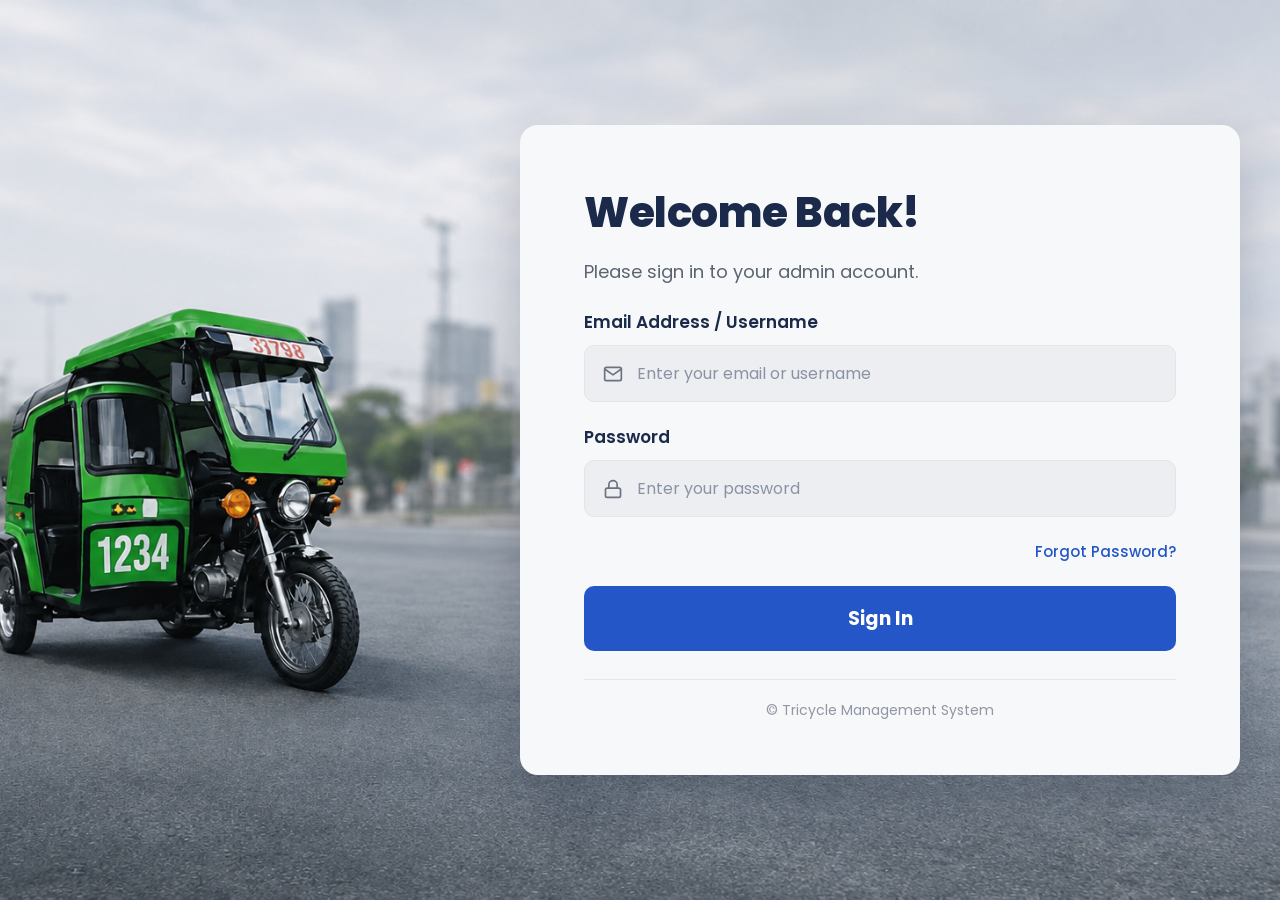
==== index.html @ 5c91344f "add files to github" ====
<!DOCTYPE html>
<html lang="en">
<head>
  <meta charset="UTF-8">
  <title>Tricycle Franchise - Sign In</title>
  <meta name="viewport" content="width=device-width, initial-scale=1.0">
  <link rel="preconnect" href="https://fonts.googleapis.com">
  <link rel="preconnect" href="https://fonts.gstatic.com" crossorigin>
  <link href="https://fonts.googleapis.com/css2?family=Poppins:wght@400;500;600;700;800&display=swap" rel="stylesheet">
  <style>
    :root {
      --navy: #1B2A4A;
      --navy-dark: #16223c;
      --blue: #2456C7;
      --blue-dark: #1d47ab;
      --text-gray: #5B6472;
      --border-gray: #E3E5E9;
      --field-bg: #EDEEF1;
      --card-bg: #F7F8FA;
      --danger-bg: #fde8e8;
      --danger-text: #b42318;
      --danger-border: #f1b4b4;
    }

    * { box-sizing: border-box; }

    html, body {
      margin: 0;
      padding: 0;
      height: 100%;
      font-family: 'Poppins', sans-serif;
    }

    body {
      display: flex;
      align-items: center;
      justify-content: flex-end;
      min-height: 100vh;
      padding: 40px;
      background-image: url('/assets/bgimage.png');
      background-size: cover;
      background-position: center;
      background-color: #b7bcc4;
    }

    .login-card {
      width: 100%;
      max-width: 720px;
      background: var(--card-bg);
      border-radius: 18px;
      box-shadow: 0 25px 60px rgba(20, 28, 46, 0.25);
      padding: 56px 64px 40px;
    }

    .login-card h1 {
      margin: 0 0 14px;
      font-size: 42px;
      font-weight: 800;
      color: var(--navy);
      letter-spacing: -0.5px;
    }

    .login-card .subtitle {
      margin: 0 0 24px;
      font-size: 18px;
      color: var(--text-gray);
      font-weight: 400;
    }

    .alert {
      margin-bottom: 18px;
      padding: 12px 14px;
      border-radius: 10px;
      background: var(--danger-bg);
      border: 1px solid var(--danger-border);
      color: var(--danger-text);
      font-size: 14px;
      font-weight: 500;
    }

    label {
      display: block;
      font-size: 17px;
      font-weight: 600;
      color: var(--navy);
      margin-bottom: 10px;
    }

    .field-group {
      margin-bottom: 22px;
    }

    .input-wrapper {
      display: flex;
      align-items: center;
      background: var(--field-bg);
      border: 1px solid var(--border-gray);
      border-radius: 10px;
      padding: 14px 18px;
      gap: 12px;
    }

    .input-wrapper svg {
      flex-shrink: 0;
      color: #6B7280;
    }

    .input-wrapper input {
      border: none;
      background: transparent;
      outline: none;
      font-family: 'Poppins', sans-serif;
      font-size: 16px;
      color: var(--navy);
      width: 100%;
    }

    .input-wrapper input::placeholder {
      color: #8A93A3;
      font-weight: 400;
    }

    .forgot-row {
      text-align: right;
      margin-bottom: 22px;
    }

    .forgot-row a {
      color: var(--blue);
      font-size: 15px;
      font-weight: 500;
      text-decoration: none;
    }

    .forgot-row a:hover {
      text-decoration: underline;
    }

    .sign-in-btn {
      width: 100%;
      background: var(--blue);
      color: #fff;
      border: none;
      border-radius: 10px;
      padding: 18px;
      font-family: 'Poppins', sans-serif;
      font-size: 19px;
      font-weight: 700;
      cursor: pointer;
      transition: background 0.15s ease;
    }

    .sign-in-btn:hover {
      background: var(--blue-dark);
    }

    .divider {
      border: none;
      border-top: 1px solid var(--border-gray);
      margin: 28px 0 20px;
    }

    .footer-note {
      text-align: center;
      color: #9096A2;
      font-size: 14px;
    }

    @media (max-width: 600px) {
      body { justify-content: center; padding: 20px; }
      .login-card { padding: 36px 28px 28px; }
      .login-card h1 { font-size: 32px; }
    }
  </style>
</head>
<body>
  <div class="login-card">
    <h1>Welcome Back!</h1>
    <p class="subtitle">Please sign in to your admin account.</p>

    <form method="post" action="controllers/index.php" novalidate>
      <div class="field-group">
        <label for="email">Email Address / Username</label>
        <div class="input-wrapper">
          <svg width="20" height="20" viewBox="0 0 24 24" fill="none" stroke="currentColor" stroke-width="2" stroke-linecap="round" stroke-linejoin="round">
            <path d="M4 4h16c1.1 0 2 .9 2 2v12c0 1.1-.9 2-2 2H4c-1.1 0-2-.9-2-2V6c0-1.1.9-2 2-2z"></path>
            <polyline points="22,6 12,13 2,6"></polyline>
          </svg>
          <input type="text" id="email" name="email" placeholder="Enter your email or username" required>
        </div>
      </div>

      <div class="field-group">
        <label for="password">Password</label>
        <div class="input-wrapper">
          <svg width="20" height="20" viewBox="0 0 24 24" fill="none" stroke="currentColor" stroke-width="2" stroke-linecap="round" stroke-linejoin="round">
            <rect x="3" y="11" width="18" height="11" rx="2" ry="2"></rect>
            <path d="M7 11V7a5 5 0 0 1 10 0v4"></path>
          </svg>
          <input type="password" id="password" name="password" placeholder="Enter your password" required>
        </div>
      </div>

      <div class="forgot-row">
        <a href="#">Forgot Password?</a>
      </div>

      <button type="submit" class="sign-in-btn">Sign In</button>

      <hr class="divider">
      <p class="footer-note">© Tricycle Management System</p>
    </form>
  </div>

  <script>
    const params = new URLSearchParams(window.location.search);
    const error = params.get('error');
    const form = document.querySelector('form');

    if (error && form) {
      const alertBox = document.createElement('div');
      alertBox.className = 'alert';
      alertBox.textContent = error === 'missing'
        ? 'Please enter your email or username and password.'
        : 'Invalid email/username or password.';
      form.insertBefore(alertBox, form.firstChild);
    }
  </script>
</body>
</html>
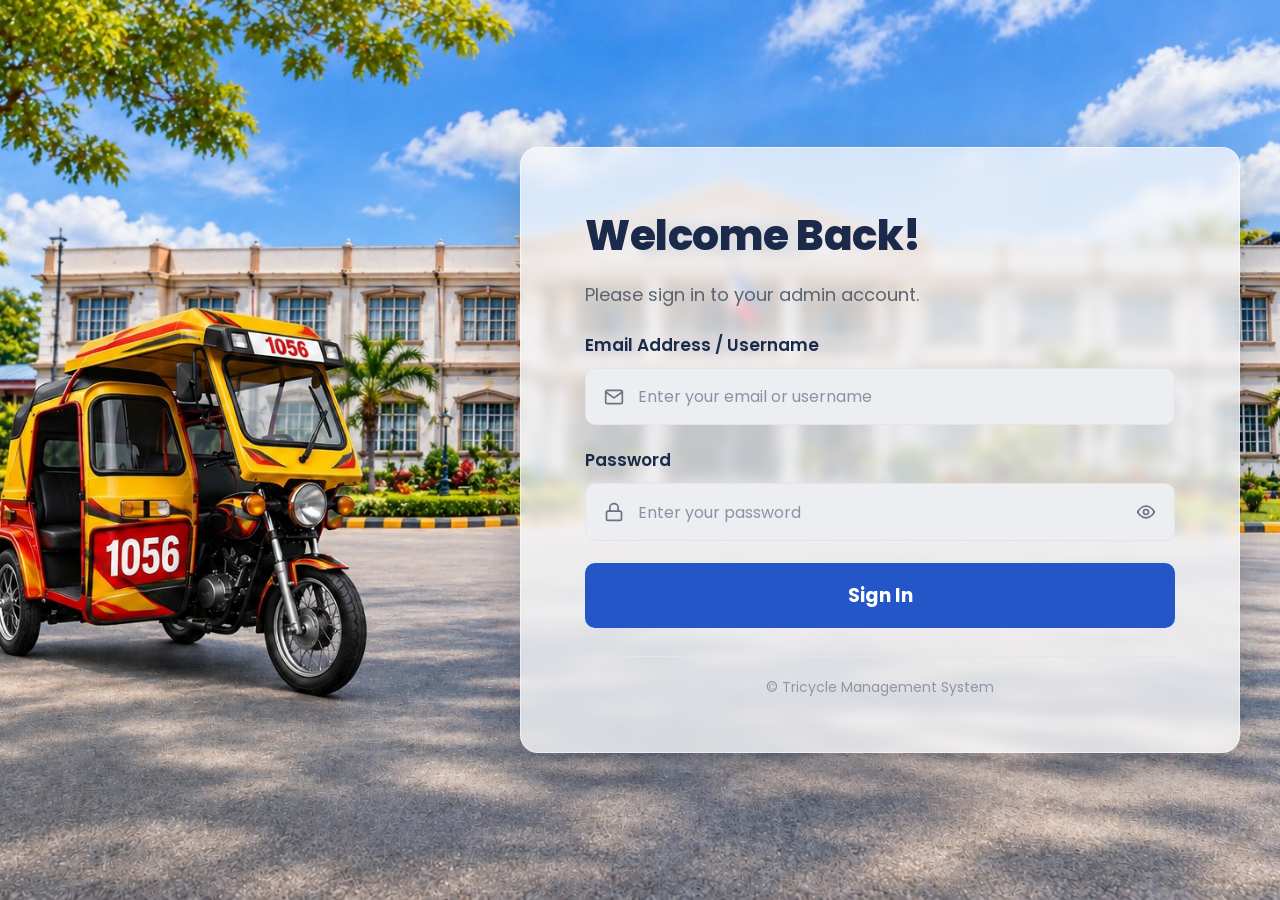
==== commit e357b0d4: "update UI for rider profile" ====
--- a/index.html
+++ b/index.html
@@ -27,7 +27,7 @@
     html, body {
       margin: 0;
       padding: 0;
-      height: 100%;
+      min-height: 100%;
       font-family: 'Poppins', sans-serif;
     }
 
@@ -36,20 +36,21 @@
       align-items: center;
       justify-content: flex-end;
       min-height: 100vh;
+      min-height: 100svh;
       padding: 40px;
-      background-image: url('/assets/bgimage.png');
-      background-size: cover;
-      background-position: center;
-      background-color: #b7bcc4;
+      background: #b7bcc4 url('assets/bgimage.png') center center / cover no-repeat;
     }
 
     .login-card {
       width: 100%;
       max-width: 720px;
-      background: var(--card-bg);
+      background: rgba(247, 248, 250, 0.78);
+      border: 1px solid rgba(255, 255, 255, 0.52);
       border-radius: 18px;
-      box-shadow: 0 25px 60px rgba(20, 28, 46, 0.25);
+      box-shadow: 0 25px 60px rgba(20, 28, 46, 0.3);
       padding: 56px 64px 40px;
+      -webkit-backdrop-filter: blur(6px);
+      backdrop-filter: blur(6px);
     }
 
     .login-card h1 {
@@ -118,6 +119,32 @@
     .input-wrapper input::placeholder {
       color: #8A93A3;
       font-weight: 400;
+    }
+
+    .password-toggle {
+      display: flex;
+      align-items: center;
+      justify-content: center;
+      flex-shrink: 0;
+      padding: 4px 0 4px 8px;
+      border: none;
+      background: transparent;
+      color: var(--blue);
+      cursor: pointer;
+    }
+
+    .password-toggle svg {
+      display: block;
+      width: 20px;
+      height: 20px;
+    }
+
+    .password-toggle svg[hidden] { display: none; }
+
+    .password-toggle:focus-visible {
+      outline: 2px solid var(--blue);
+      outline-offset: 3px;
+      border-radius: 2px;
     }
 
     .forgot-row {
@@ -154,6 +181,18 @@
       background: var(--blue-dark);
     }
 
+    .sign-in-btn:disabled { opacity: .82; cursor: wait; }
+    .sign-in-spinner {
+      display: inline-block;
+      width: 18px;
+      height: 18px;
+      margin: 0 9px -4px 0;
+      border: 2px solid rgba(255,255,255,.5);
+      border-top-color: #fff;
+      border-radius: 50%;
+      animation: login-spin .8s linear infinite;
+    }
+
     .divider {
       border: none;
       border-top: 1px solid var(--border-gray);
@@ -166,6 +205,45 @@
       font-size: 14px;
     }
 
+    .login-progress {
+      position: fixed;
+      inset: 0;
+      z-index: 10;
+      display: flex;
+      align-items: center;
+      justify-content: center;
+      background: rgba(16, 26, 61, 0.62);
+      padding: 24px;
+    }
+
+    .login-progress[hidden] { display: none; }
+
+    .login-progress-card {
+      width: 100%;
+      max-width: 360px;
+      padding: 32px 24px;
+      border-radius: 18px;
+      background: #fff;
+      color: var(--navy);
+      text-align: center;
+      box-shadow: 0 20px 60px rgba(0, 0, 0, 0.24);
+    }
+
+    .login-progress-spinner {
+      width: 42px;
+      height: 42px;
+      margin: 0 auto 18px;
+      border: 4px solid #dce4f5;
+      border-top-color: var(--blue);
+      border-radius: 50%;
+      animation: login-spin .8s linear infinite;
+    }
+
+    .login-progress-message { margin: 0; font-size: 17px; font-weight: 700; }
+    .login-progress-detail { margin: 8px 0 0; color: var(--text-gray); font-size: 13px; }
+    @keyframes login-spin { to { transform: rotate(360deg); } }
+    @media (prefers-reduced-motion: reduce) { .login-progress-spinner { animation-duration: 2s; } }
+
     @media (max-width: 600px) {
       body { justify-content: center; padding: 20px; }
       .login-card { padding: 36px 28px 28px; }
@@ -174,6 +252,13 @@
   </style>
 </head>
 <body>
+  <div class="login-progress" id="login-progress" role="status" aria-live="polite" hidden>
+    <div class="login-progress-card">
+      <div class="login-progress-spinner" aria-hidden="true"></div>
+      <p class="login-progress-message">Login successful. Welcome back!</p>
+      <p class="login-progress-detail">Opening your dashboard…</p>
+    </div>
+  </div>
   <div class="login-card">
     <h1>Welcome Back!</h1>
     <p class="subtitle">Please sign in to your admin account.</p>
@@ -198,12 +283,21 @@
             <path d="M7 11V7a5 5 0 0 1 10 0v4"></path>
           </svg>
           <input type="password" id="password" name="password" placeholder="Enter your password" required>
+          <button type="button" class="password-toggle" id="password-toggle" aria-label="Show password" aria-pressed="false">
+            <svg viewBox="0 0 24 24" fill="none" stroke="currentColor" stroke-width="2" stroke-linecap="round" stroke-linejoin="round" aria-hidden="true">
+              <path d="M2 12s3.6-7 10-7 10 7 10 7-3.6 7-10 7-10-7-10-7z"></path>
+              <circle cx="12" cy="12" r="3"></circle>
+            </svg>
+            <svg viewBox="0 0 24 24" fill="none" stroke="currentColor" stroke-width="2" stroke-linecap="round" stroke-linejoin="round" aria-hidden="true" hidden>
+              <path d="M3 10c2.2 3.5 5.2 5.5 9 5.5s6.8-2 9-5.5"></path>
+              <path d="m6 11-1 2"></path>
+              <path d="m12 15.5v2"></path>
+              <path d="m18 11 1 2"></path>
+            </svg>
+          </button>
         </div>
       </div>
 
-      <div class="forgot-row">
-        <a href="#">Forgot Password?</a>
-      </div>
 
       <button type="submit" class="sign-in-btn">Sign In</button>
 
@@ -216,13 +310,40 @@
     const params = new URLSearchParams(window.location.search);
     const error = params.get('error');
     const form = document.querySelector('form');
-
-    if (error && form) {
+    const loginProgress = document.getElementById('login-progress');
+    const password = document.getElementById('password');
+    const passwordToggle = document.getElementById('password-toggle');
+    const passwordIcons = passwordToggle.querySelectorAll('svg');
+
+    passwordToggle.addEventListener('click', () => {
+      const isVisible = password.type === 'text';
+      password.type = isVisible ? 'password' : 'text';
+      passwordToggle.setAttribute('aria-label', isVisible ? 'Show password' : 'Hide password');
+      passwordToggle.setAttribute('aria-pressed', String(!isVisible));
+      passwordIcons[0].hidden = !isVisible;
+      passwordIcons[1].hidden = isVisible;
+    });
+
+    if (params.get('login') === 'success') {
+      loginProgress.hidden = false;
+      window.setTimeout(() => window.location.replace('admin/dashboard.html'), 3000);
+    } else if (form) {
+      form.addEventListener('submit', () => {
+        const button = form.querySelector('button[type="submit"]');
+        button.disabled = true;
+        button.setAttribute('aria-busy', 'true');
+        button.innerHTML = '<span class="sign-in-spinner" aria-hidden="true"></span>Signing in…';
+      });
+    }
+
+    if (error && form && params.get('login') !== 'success') {
       const alertBox = document.createElement('div');
       alertBox.className = 'alert';
       alertBox.textContent = error === 'missing'
         ? 'Please enter your email or username and password.'
-        : 'Invalid email/username or password.';
+        : error === 'restricted'
+          ? 'This account is not authorized for the Super Admin portal.'
+          : 'Invalid email/username or password.';
       form.insertBefore(alertBox, form.firstChild);
     }
   </script>
